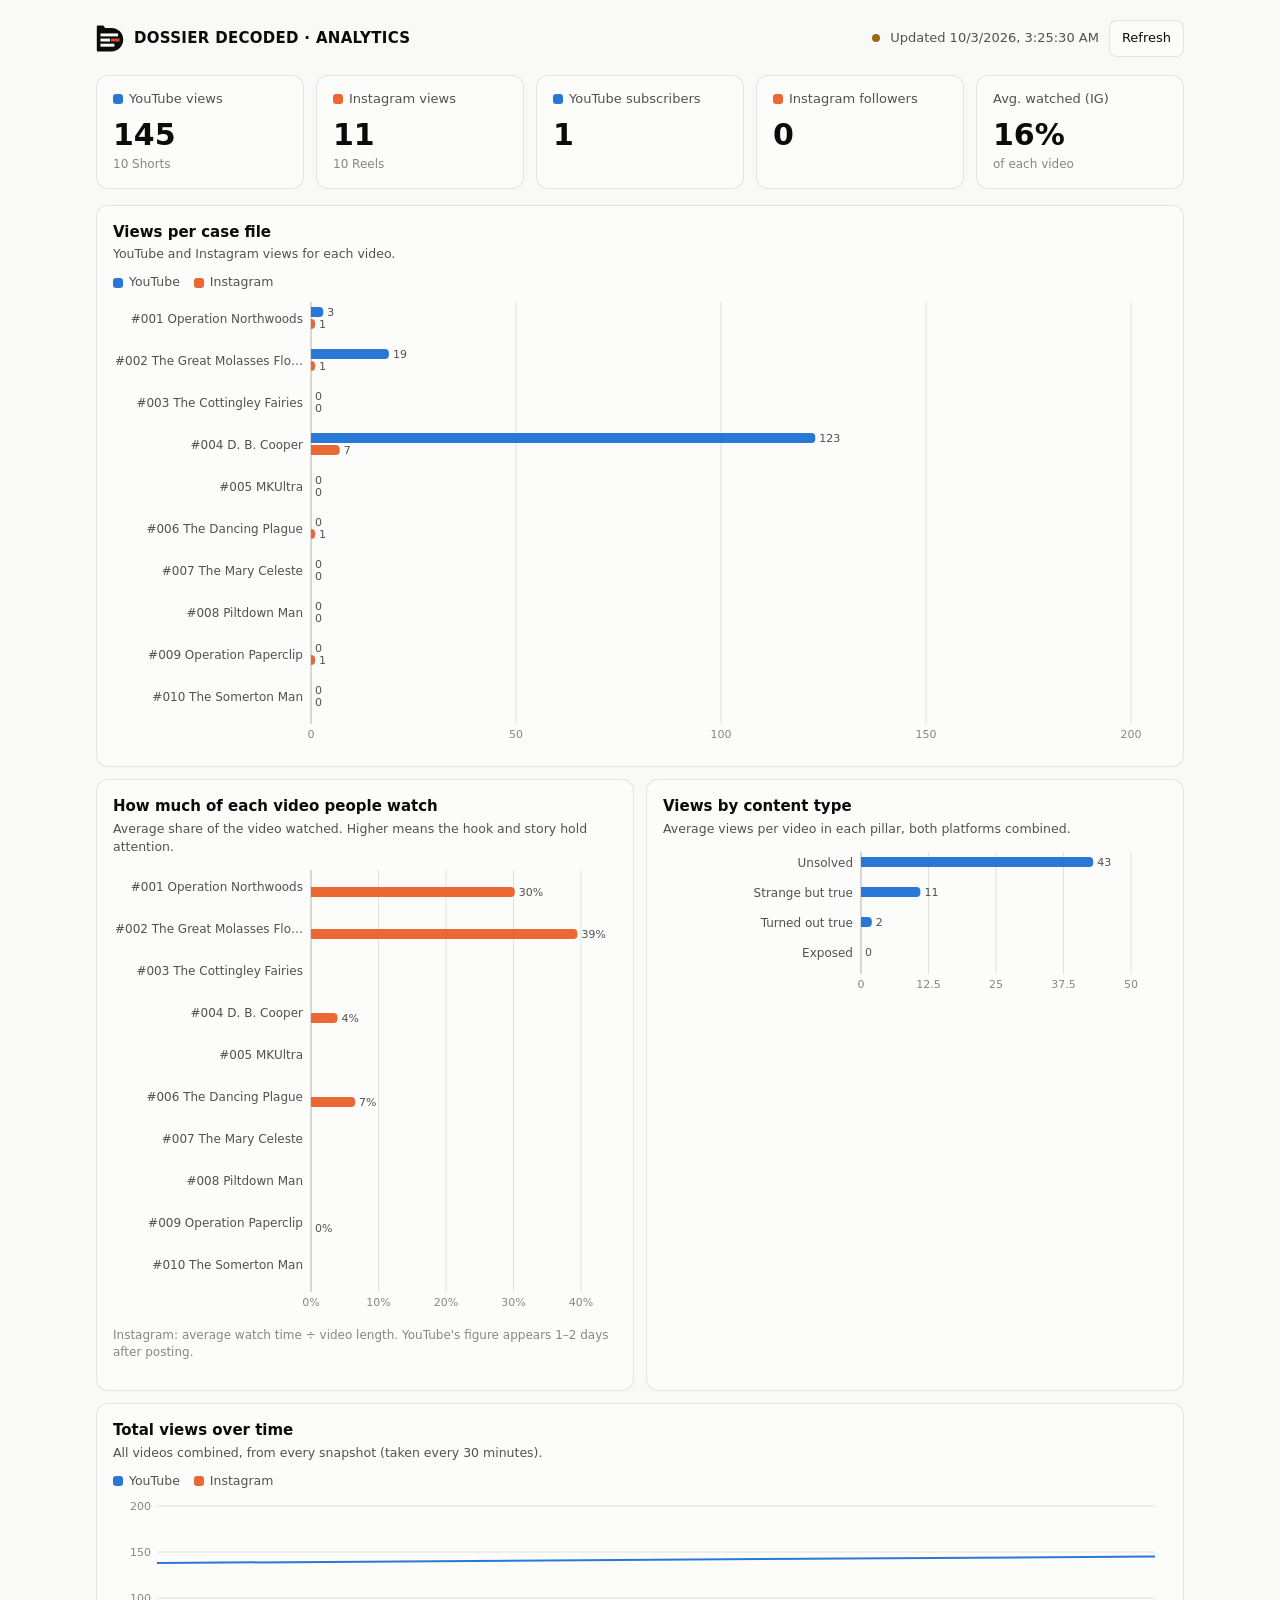
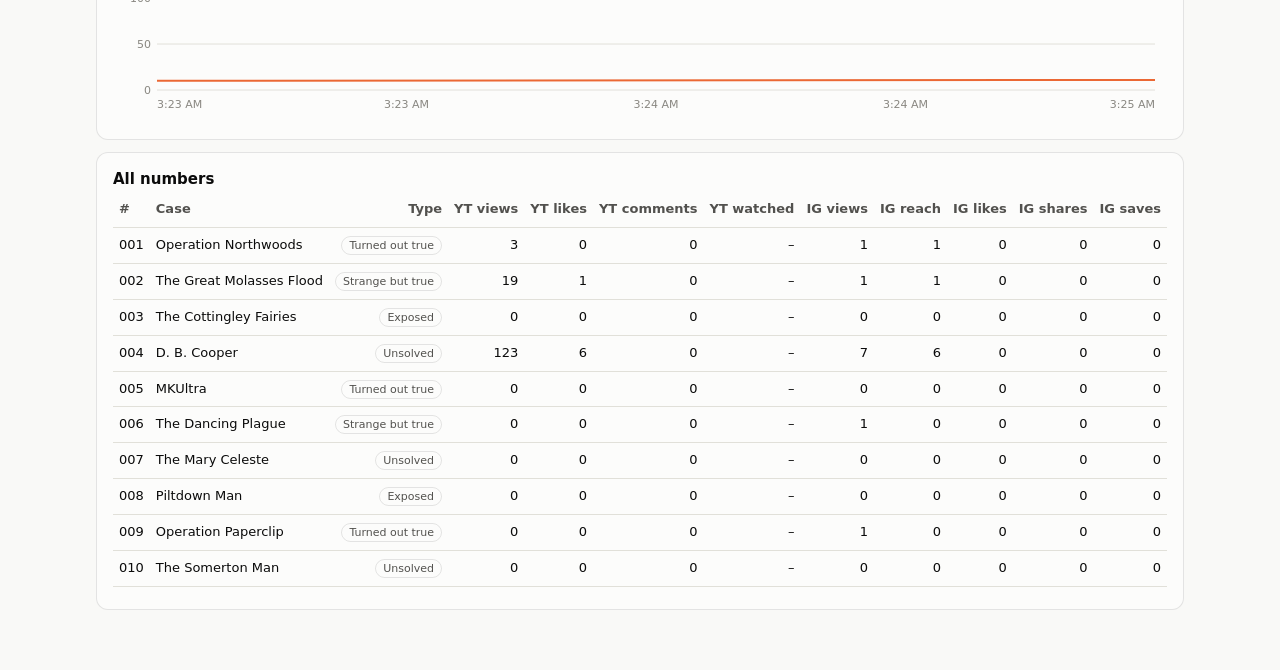
==== dashboard/index.html @ 81d9c860 "Add analytics dashboard Co-Authored-By: Claude Opus 5.5 <noreply@anthropic.com> Claude-Session: http" ====
<!doctype html>
<html lang="en">
<head>
<meta charset="utf-8">
<meta name="viewport" content="width=device-width, initial-scale=1">
<meta name="robots" content="noindex, nofollow">
<title>Dossier Analytics</title>
<link rel="icon" href="../favicon.svg" type="image/svg+xml">
<style>
:root{
  color-scheme: light;
  --page:#f9f9f7; --surface:#fcfcfb; --ink:#0b0b0b; --ink2:#52514e; --muted:#898781;
  --grid:#e1e0d9; --axis:#c3c2b7; --ring:rgba(11,11,11,.10);
  --yt:#2a78d6; --ig:#eb6834; --seq:#2a78d6; --accent:#E04A2B; --good:#006300; --warn:#9a6a12;
}
@media (prefers-color-scheme: dark){
  :root:where(:not([data-theme="light"])){
    color-scheme: dark;
    --page:#0d0d0d; --surface:#1a1a19; --ink:#ffffff; --ink2:#c3c2b7; --muted:#898781;
    --grid:#2c2c2a; --axis:#383835; --ring:rgba(255,255,255,.10);
    --yt:#3987e5; --ig:#d95926; --seq:#3987e5; --good:#0ca30c; --warn:#e0a52a;
  }
}
:root[data-theme="dark"]{
  color-scheme: dark;
  --page:#0d0d0d; --surface:#1a1a19; --ink:#ffffff; --ink2:#c3c2b7; --muted:#898781;
  --grid:#2c2c2a; --axis:#383835; --ring:rgba(255,255,255,.10);
  --yt:#3987e5; --ig:#d95926; --seq:#3987e5; --good:#0ca30c; --warn:#e0a52a;
}
*{box-sizing:border-box}
html,body{margin:0;background:var(--page);color:var(--ink);font:15px/1.45 system-ui,-apple-system,"Segoe UI",sans-serif}
a{color:inherit}
.wrap{max-width:1120px;margin:0 auto;padding:20px 16px 48px}
header{display:flex;flex-wrap:wrap;align-items:center;gap:12px;justify-content:space-between;margin-bottom:18px}
.brand{display:flex;align-items:center;gap:10px;font-weight:650;letter-spacing:.02em}
.brand svg{flex:none}
.meta{color:var(--ink2);font-size:13px;display:flex;gap:10px;align-items:center;flex-wrap:wrap}
.dot{width:8px;height:8px;border-radius:50%;background:var(--good);display:inline-block}
.dot.stale{background:var(--warn)}
button{font:inherit;font-size:13px;color:var(--ink);background:var(--surface);border:1px solid var(--ring);border-radius:8px;padding:8px 12px;min-height:36px;cursor:pointer}
button:hover{border-color:var(--axis)}
.tiles{display:grid;grid-template-columns:repeat(auto-fit,minmax(170px,1fr));gap:12px;margin-bottom:16px}
.tile,.card{background:var(--surface);border:1px solid var(--ring);border-radius:12px}
.tile{padding:14px 16px}
.tile .k{font-size:13px;color:var(--ink2);display:flex;align-items:center;gap:6px}
.tile .v{font-size:30px;font-weight:650;margin-top:4px}
.tile .s{font-size:12px;color:var(--muted)}
.sw{width:10px;height:10px;border-radius:3px;display:inline-block}
.grid2{display:grid;grid-template-columns:1fr 1fr;gap:12px}
@media (max-width:820px){.grid2{grid-template-columns:1fr}}
.card{padding:16px;margin-bottom:12px;min-width:0}
.card h2{font-size:15px;margin:0 0 2px;font-weight:650}
.card .sub{font-size:12.5px;color:var(--ink2);margin:0 0 10px}
.legend{display:flex;gap:14px;font-size:12.5px;color:var(--ink2);margin-bottom:6px}
.legend span{display:flex;align-items:center;gap:6px}
svg text{fill:var(--muted);font-size:11px;font-family:inherit}
svg .lbl{fill:var(--ink2);font-size:12px}
svg .val{fill:var(--ink2);font-size:11px}
.tip{position:fixed;pointer-events:none;background:var(--surface);color:var(--ink);border:1px solid var(--ring);border-radius:8px;padding:8px 10px;font-size:12.5px;box-shadow:0 4px 16px rgba(0,0,0,.18);display:none;z-index:9;max-width:260px}
.tip b{display:block;margin-bottom:2px}
.tip .row{display:flex;justify-content:space-between;gap:12px;color:var(--ink2)}
table{width:100%;border-collapse:collapse;font-size:13px}
th,td{padding:8px 6px;border-bottom:1px solid var(--grid);text-align:right;white-space:nowrap}
th{color:var(--ink2);font-weight:600;position:sticky;top:0;background:var(--surface)}
th:first-child,td:first-child,th:nth-child(2),td:nth-child(2){text-align:left}
td{font-variant-numeric:tabular-nums}
.tbl{overflow-x:auto}
.pill{font-size:11px;padding:2px 7px;border-radius:99px;border:1px solid var(--ring);color:var(--ink2)}
.priv{color:var(--accent);font-weight:600}
.note{font-size:12px;color:var(--muted);margin-top:8px}
.err{font-size:12.5px;color:var(--accent);margin:6px 0 0}
</style>
</head>
<body>
<div class="wrap">
  <header>
    <div class="brand">
      <svg viewBox="222 230 376 368" width="28" height="27" aria-hidden="true"><path d="M230 278 L230 252 Q230 238 244 238 L318 238 L344 270 L430 270 A160 160 0 0 1 430 590 L246 590 Q230 590 230 574 Z" fill="currentColor"/><rect x="280" y="345" width="240" height="40" fill="var(--surface)"/><rect x="280" y="415" width="130" height="40" fill="var(--surface)"/><rect x="422" y="415" width="118" height="40" fill="#E04A2B"/><rect x="280" y="485" width="190" height="40" fill="var(--surface)"/></svg>
      <span>DOSSIER DECODED · ANALYTICS</span>
    </div>
    <div class="meta"><span class="dot" id="dot"></span><span id="updated">Loading…</span><button id="refresh" type="button">Refresh</button></div>
  </header>

  <section class="tiles" id="tiles" aria-label="Totals"></section>

  <div class="card">
    <h2>Views per case file</h2>
    <p class="sub">YouTube and Instagram views for each video.</p>
    <div class="legend"><span><i class="sw" style="background:var(--yt)"></i>YouTube</span><span><i class="sw" style="background:var(--ig)"></i>Instagram</span></div>
    <div id="bars"></div>
  </div>

  <div class="grid2">
    <div class="card">
      <h2>How much of each video people watch</h2>
      <p class="sub" id="retSub">Average share of the video watched. Higher means the hook and story hold attention.</p>
      <div id="ret"></div>
      <p class="note">Instagram: average watch time ÷ video length. YouTube's figure appears 1–2 days after posting.</p>
    </div>
    <div class="card">
      <h2>Views by content type</h2>
      <p class="sub">Average views per video in each pillar, both platforms combined.</p>
      <div id="pillars"></div>
    </div>
  </div>

  <div class="card">
    <h2>Total views over time</h2>
    <p class="sub">All videos combined, from every snapshot (taken every 30 minutes).</p>
    <div class="legend"><span><i class="sw" style="background:var(--yt)"></i>YouTube</span><span><i class="sw" style="background:var(--ig)"></i>Instagram</span></div>
    <div id="line"></div>
  </div>

  <div class="card">
    <h2>All numbers</h2>
    <div class="tbl"><table id="table"></table></div>
    <p class="err" id="errors"></p>
  </div>
</div>
<div class="tip" id="tip" role="status"></div>

<script>
const $ = s => document.querySelector(s);
const fmt = n => n == null ? "–" : n >= 10000 ? (n/1000).toFixed(n >= 100000 ? 0 : 1) + "k" : n.toLocaleString();
const esc = s => String(s ?? "").replace(/[&<>"]/g, c => ({"&":"&amp;","<":"&lt;",">":"&gt;",'"':"&quot;"}[c]));
const tip = $("#tip");
function showTip(e, html){ tip.innerHTML = html; tip.style.display = "block";
  const x = Math.min(e.clientX + 14, innerWidth - tip.offsetWidth - 8), y = Math.min(e.clientY + 14, innerHeight - tip.offsetHeight - 8);
  tip.style.left = x + "px"; tip.style.top = y + "px"; }
function hideTip(){ tip.style.display = "none"; }
const short = v => (v.title || "").split("|").pop().trim() || ("Case " + v.case);

function tiles(d){
  const V = d.videos, sum = (f) => V.reduce((a, v) => a + (f(v) || 0), 0);
  const ytV = sum(v => v.yt?.views), igV = sum(v => v.ig?.views);
  const igW = V.filter(v => v.ig?.avg_watch_sec != null && v.duration && v.ig?.views > 0);
  const ret = igW.length ? Math.round(100 * igW.reduce((a, v) => a + Math.min(1, v.ig.avg_watch_sec / v.duration), 0) / igW.length) : null;
  const priv = V.filter(v => v.yt?.privacy && v.yt.privacy !== "public").length;
  const T = [
    ["YouTube views", fmt(ytV), `${V.filter(v=>v.yt).length} Shorts`, "var(--yt)"],
    ["Instagram views", fmt(igV), `${V.filter(v=>v.ig).length} Reels`, "var(--ig)"],
    ["YouTube subscribers", fmt(d.youtube_channel?.subscribers), "", "var(--yt)"],
    ["Instagram followers", fmt(d.instagram_account?.followers_count), "", "var(--ig)"],
    ["Avg. watched (IG)", ret == null ? "–" : ret + "%", "of each video", null],
  ];
  $("#tiles").innerHTML = T.map(([k, v, s, c]) => `<div class="tile"><div class="k">${c ? `<i class="sw" style="background:${c}"></i>` : ""}${k}</div><div class="v">${v}</div><div class="s">${s}</div></div>`).join("")
    + (priv ? `<div class="tile"><div class="k">Needs attention</div><div class="v priv">${priv}</div><div class="s">YouTube videos not public. Fix in Studio.</div></div>` : "");
}

function hbars(el, rows, series, opts = {}){
  // rows: [{label, values:[...], tip}] ; series: [{color,name}]
  const W = el.clientWidth || 600, lw = Math.min(190, W * 0.38), rowH = series.length * 12 + 10, padT = 4, H = padT + rows.length * (rowH + 8) + 22;
  const max = Math.max(1, ...rows.flatMap(r => r.values.map(v => v || 0)));
  const nice = (m => { const p = Math.pow(10, Math.floor(Math.log10(m))); return Math.ceil(m / p) * p; })(max);
  const x0 = lw + 8, x1 = W - 36, sx = v => x0 + (x1 - x0) * (v / nice);
  let s = `<svg width="${W}" height="${H}" role="img" aria-label="${esc(opts.aria || "bar chart")}">`;
  for (let i = 0; i <= 4; i++){ const v = nice * i / 4, x = sx(v);
    s += `<line x1="${x}" x2="${x}" y1="${padT}" y2="${H-20}" stroke="var(--grid)" stroke-width="1"/><text x="${x}" y="${H-6}" text-anchor="middle">${opts.pct ? Math.round(v) + "%" : fmt(v)}</text>`; }
  s += `<line x1="${x0}" x2="${x0}" y1="${padT}" y2="${H-20}" stroke="var(--axis)"/>`;
  rows.forEach((r, i) => {
    const y = padT + i * (rowH + 8);
    const maxc = Math.floor(lw / 6.6), lab = r.label.length > maxc ? r.label.slice(0, maxc - 1) + "…" : r.label;
    s += `<text class="lbl" x="${lw}" y="${y + rowH/2 + 4}" text-anchor="end">${esc(lab)}</text>`;
    r.values.forEach((v, j) => { const by = y + 5 + j * 12, w = Math.max(0, sx(v || 0) - x0);
      s += `<path d="M${x0},${by} h${Math.max(0,w-4)} a4,4 0 0 1 4,4 v2 a4,4 0 0 1 -4,4 h-${Math.max(0,w-4)} z" fill="${series[j].color}" ${w<1?'opacity="0"':''}/>`;
      if (opts.labels) s += `<text class="val" x="${x0 + w + 4}" y="${by + 9}">${v == null ? "" : opts.pct ? Math.round(v) + "%" : fmt(v)}</text>`; });
    s += `<rect x="0" y="${y}" width="${W}" height="${rowH + 8}" fill="transparent" data-i="${i}"/>`;
  });
  el.innerHTML = s + "</svg>";
  el.querySelectorAll("rect[data-i]").forEach(r => { r.addEventListener("mousemove", e => showTip(e, rows[+r.dataset.i].tip)); r.addEventListener("mouseleave", hideTip); });
}

function line(el, hist){
  const pts = hist.map(h => { let yt = 0, ig = 0; for (const k in h.v){ yt += h.v[k][0] || 0; ig += h.v[k][1] || 0; } return {t: new Date(h.t), yt, ig}; });
  const W = el.clientWidth || 600, H = 220, l = 44, r = 12, tp = 10, b = 26;
  if (pts.length < 2){ el.innerHTML = `<p class="note">The trend line appears after a few snapshots (one every 30 minutes).</p>`; return; }
  const t0 = pts[0].t, t1 = pts.at(-1).t, max = Math.max(1, ...pts.map(p => Math.max(p.yt, p.ig)));
  const nice = (m => { const p = Math.pow(10, Math.floor(Math.log10(m))); return Math.ceil(m / p) * p; })(max);
  const sx = t => l + (W - l - r) * ((t - t0) / Math.max(1, t1 - t0)), sy = v => tp + (H - tp - b) * (1 - v / nice);
  let s = `<svg width="${W}" height="${H}" role="img" aria-label="Total views over time">`;
  for (let i = 0; i <= 4; i++){ const v = nice * i / 4; s += `<line x1="${l}" x2="${W-r}" y1="${sy(v)}" y2="${sy(v)}" stroke="var(--grid)"/><text x="${l-6}" y="${sy(v)+4}" text-anchor="end">${fmt(v)}</text>`; }
  const ticks = W < 520 ? 2 : 4; for (let i = 0; i <= ticks; i++){ const t = new Date(+t0 + (t1 - t0) * i / ticks);
    s += `<text x="${sx(t)}" y="${H-8}" text-anchor="${i==0?'start':i==ticks?'end':'middle'}">${(t1 - t0) < 864e5 ? t.toLocaleTimeString(undefined,{hour:"numeric",minute:"2-digit"}) : t.toLocaleDateString(undefined,{month:"short",day:"numeric"})}</text>`; }
  for (const [k, c] of [["yt","var(--yt)"],["ig","var(--ig)"]])
    s += `<path d="${pts.map((p, i) => (i ? "L" : "M") + sx(p.t).toFixed(1) + "," + sy(p[k]).toFixed(1)).join("")}" fill="none" stroke="${c}" stroke-width="2" stroke-linejoin="round"/>`;
  s += `<line id="xh" y1="${tp}" y2="${H-b}" stroke="var(--axis)" visibility="hidden"/><rect x="${l}" y="0" width="${W-l-r}" height="${H-b}" fill="transparent" id="hit"/>`;
  el.innerHTML = s + "</svg>";
  const hit = el.querySelector("#hit"), xh = el.querySelector("#xh");
  hit.addEventListener("mousemove", e => { const bx = el.querySelector("svg").getBoundingClientRect(); const mx = e.clientX - bx.left;
    let best = pts[0]; for (const p of pts) if (Math.abs(sx(p.t) - mx) < Math.abs(sx(best.t) - mx)) best = p;
    xh.setAttribute("x1", sx(best.t)); xh.setAttribute("x2", sx(best.t)); xh.setAttribute("visibility", "visible");
    showTip(e, `<b>${best.t.toLocaleString()}</b><div class="row"><span>YouTube</span><span>${fmt(best.yt)}</span></div><div class="row"><span>Instagram</span><span>${fmt(best.ig)}</span></div>`); });
  hit.addEventListener("mouseleave", () => { hideTip(); xh.setAttribute("visibility", "hidden"); });
}

function render(d, hist){
  const V = [...d.videos].sort((a, b) => a.case.localeCompare(b.case));
  const up = new Date(d.updated), mins = Math.round((Date.now() - up) / 60000);
  $("#updated").textContent = `Updated ${mins < 1 ? "just now" : mins < 60 ? mins + " min ago" : up.toLocaleString()}`;
  $("#dot").classList.toggle("stale", mins > 75);
  tiles(d);
  hbars($("#bars"), V.map(v => ({label: `#${v.case} ${short(v)}`, values: [v.yt?.views, v.ig?.views],
    tip: `<b>#${v.case} ${esc(short(v))}</b><div class="row"><span>YouTube views</span><span>${fmt(v.yt?.views)}</span></div><div class="row"><span>Instagram views</span><span>${fmt(v.ig?.views)}</span></div><div class="row"><span>Likes (YT / IG)</span><span>${fmt(v.yt?.likes)} / ${fmt(v.ig?.likes)}</span></div>`})),
    [{color:"var(--yt)"},{color:"var(--ig)"}], {labels:true, aria:"Views per case file"});
  hbars($("#ret"), V.map(v => { const ig = v.ig?.avg_watch_sec != null && v.duration && v.ig?.views > 0 ? Math.min(100, 100 * v.ig.avg_watch_sec / v.duration) : null;
      return {label: `#${v.case} ${short(v)}`, values: [v.yt?.avg_view_pct ?? null, ig],
      tip: `<b>#${v.case} ${esc(short(v))}</b><div class="row"><span>YouTube watched</span><span>${v.yt?.avg_view_pct != null ? Math.round(v.yt.avg_view_pct) + "%" : "pending"}</span></div><div class="row"><span>Instagram watched</span><span>${ig != null ? Math.round(ig) + "% (" + v.ig.avg_watch_sec + "s of " + v.duration + "s)" : "–"}</span></div>`}; }),
    [{color:"var(--yt)"},{color:"var(--ig)"}], {labels:true, pct:true, aria:"Share of each video watched"});
  const P = {}; V.forEach(v => { const k = v.pillar; (P[k] ||= {n:0, views:0}); P[k].n++; P[k].views += (v.yt?.views||0) + (v.ig?.views||0); });
  const pr = Object.entries(P).sort((a, b) => b[1].views / b[1].n - a[1].views / a[1].n);
  hbars($("#pillars"), pr.map(([k, p]) => ({label: k, values: [Math.round(p.views / p.n)], tip: `<b>${esc(k)}</b><div class="row"><span>Videos</span><span>${p.n}</span></div><div class="row"><span>Avg views / video</span><span>${fmt(Math.round(p.views/p.n))}</span></div>`})),
    [{color:"var(--seq)"}], {labels:true, aria:"Average views by pillar"});
  line($("#line"), hist);
  $("#table").innerHTML = `<thead><tr><th>#</th><th>Case</th><th>Type</th><th>YT views</th><th>YT likes</th><th>YT comments</th><th>YT watched</th><th>IG views</th><th>IG reach</th><th>IG likes</th><th>IG shares</th><th>IG saves</th><th>IG avg watch</th><th>Links</th></tr></thead><tbody>` +
    V.map(v => `<tr><td>${v.case}</td><td>${esc(short(v))}${v.yt?.privacy && v.yt.privacy !== "public" ? ` <span class="priv">(${esc(v.yt.privacy)})</span>` : ""}</td><td><span class="pill">${esc(v.pillar)}</span></td>
      <td>${fmt(v.yt?.views)}</td><td>${fmt(v.yt?.likes)}</td><td>${fmt(v.yt?.comments)}</td><td>${v.yt?.avg_view_pct != null ? Math.round(v.yt.avg_view_pct) + "%" : "–"}</td>
      <td>${fmt(v.ig?.views)}</td><td>${fmt(v.ig?.reach)}</td><td>${fmt(v.ig?.likes)}</td><td>${fmt(v.ig?.shares)}</td><td>${fmt(v.ig?.saved)}</td><td>${v.ig?.avg_watch_sec != null ? v.ig.avg_watch_sec + "s" : "–"}</td>
      <td>${v.yt?.url ? `<a href="${esc(v.yt.url)}" target="_blank" rel="noopener">YT</a>` : ""} ${v.ig?.url ? `<a href="${esc(v.ig.url)}" target="_blank" rel="noopener">IG</a>` : ""}</td></tr>`).join("") + "</tbody>";
  $("#errors").textContent = (d.errors || []).length ? "Collector warnings: " + d.errors.join(" · ") : "";
}

let last = null;
async function load(){
  try {
    const bust = "?t=" + Date.now();
    const [d, h] = await Promise.all([fetch("data/latest.json" + bust).then(r => r.json()), fetch("data/history.json" + bust).then(r => r.ok ? r.json() : []).catch(() => [])]);
    last = [d, h]; render(d, h);
  } catch (e) { $("#updated").textContent = "Couldn't load data yet."; }
}
$("#refresh").addEventListener("click", load);
addEventListener("resize", () => last && render(...last));
load(); setInterval(load, 5 * 60 * 1000);
</script>
</body>
</html>
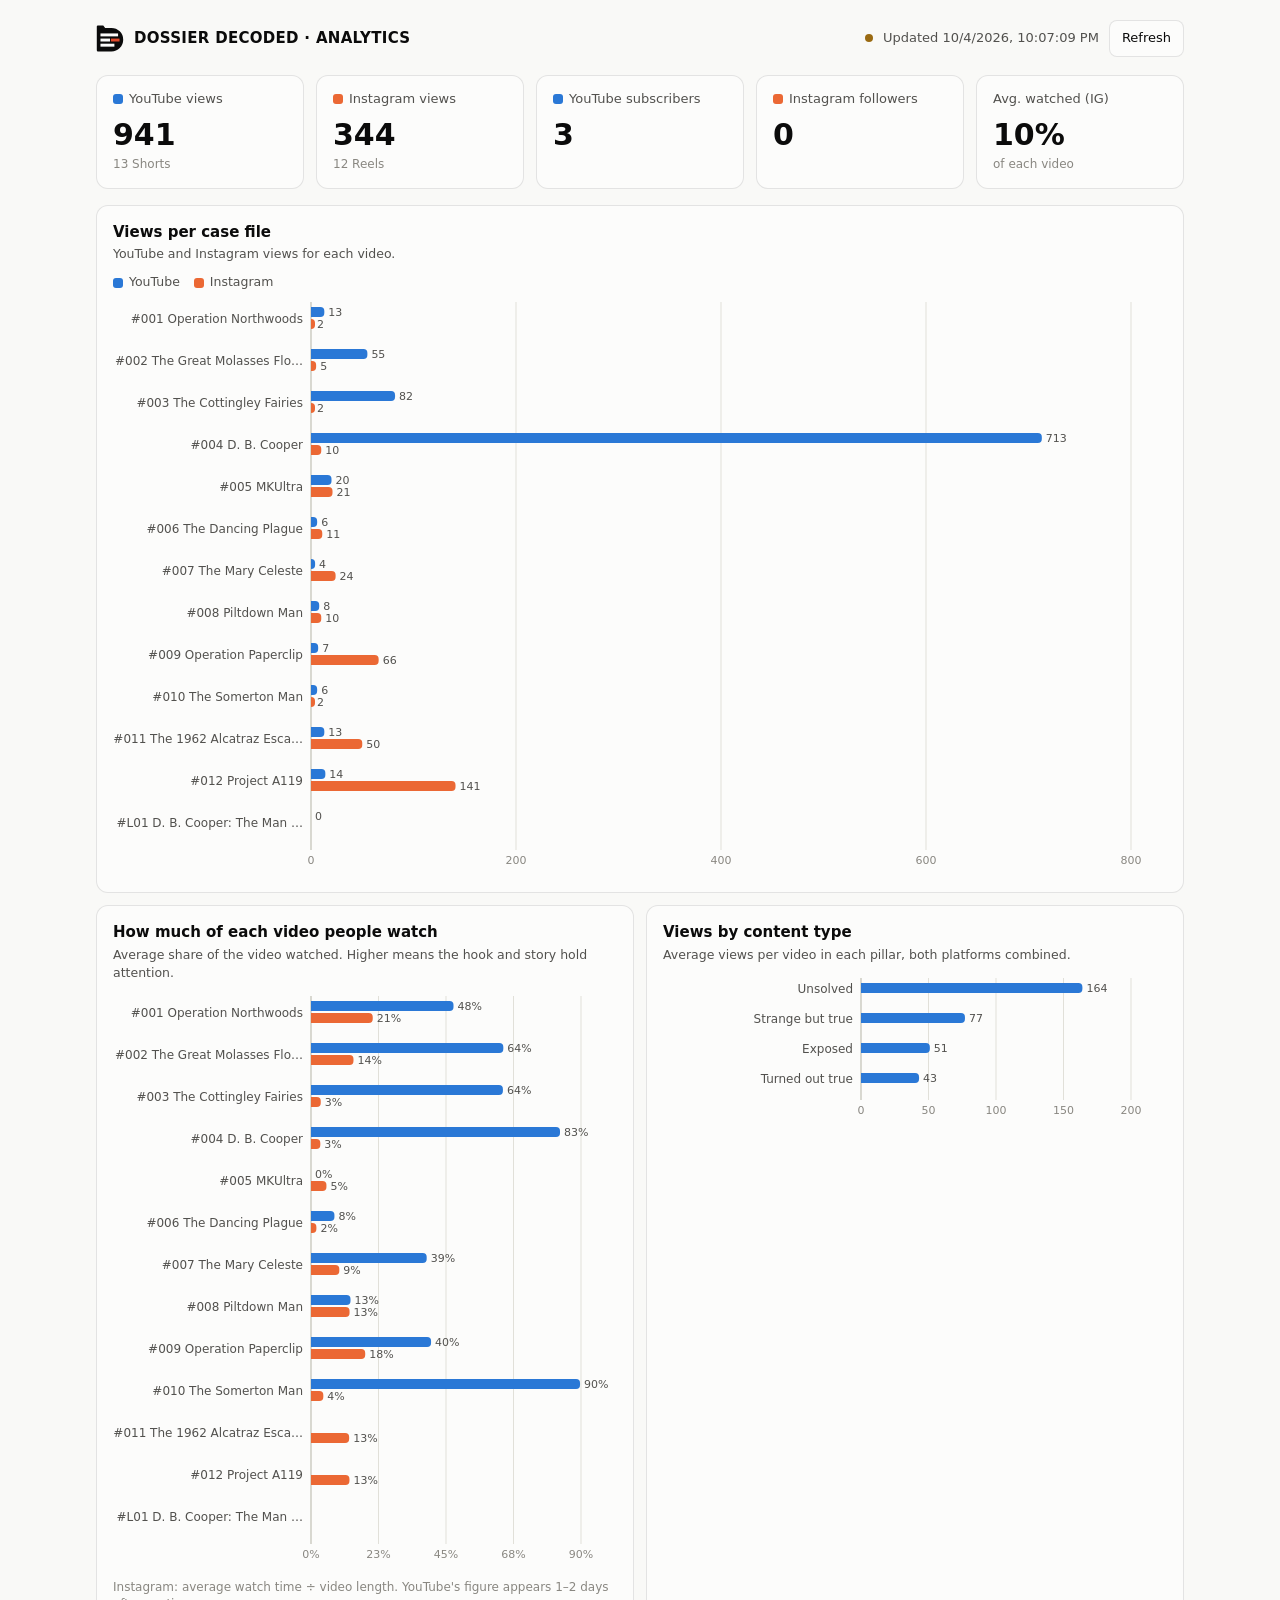
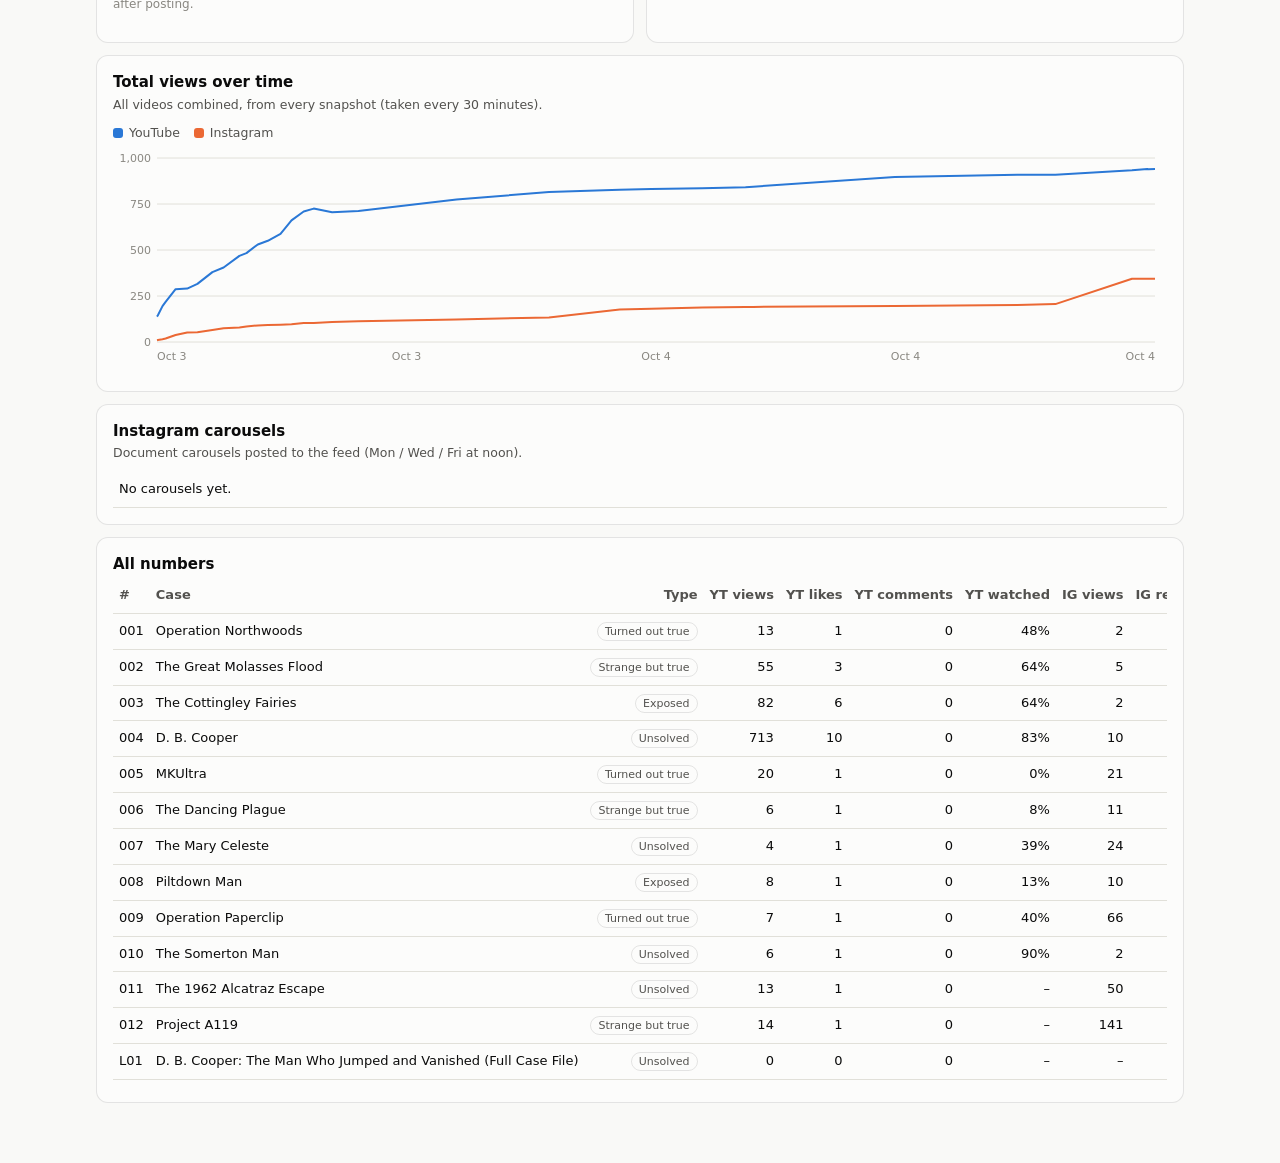
==== commit 5e6114b8: "Dashboard: Instagram carousels table Co-Authored-By: Claude Opus 5.5 <noreply@anthropic.com> Claude-" ====
--- a/dashboard/index.html
+++ b/dashboard/index.html
@@ -112,6 +112,12 @@
   </div>
 
   <div class="card">
+    <h2>Instagram carousels</h2>
+    <p class="sub">Document carousels posted to the feed (Mon / Wed / Fri at noon).</p>
+    <div class="tbl"><table id="carousels"></table></div>
+  </div>
+
+  <div class="card">
     <h2>All numbers</h2>
     <div class="tbl"><table id="table"></table></div>
     <p class="err" id="errors"></p>
@@ -216,6 +222,10 @@
       <td>${fmt(v.yt?.views)}</td><td>${fmt(v.yt?.likes)}</td><td>${fmt(v.yt?.comments)}</td><td>${v.yt?.avg_view_pct != null ? Math.round(v.yt.avg_view_pct) + "%" : "–"}</td>
       <td>${fmt(v.ig?.views)}</td><td>${fmt(v.ig?.reach)}</td><td>${fmt(v.ig?.likes)}</td><td>${fmt(v.ig?.shares)}</td><td>${fmt(v.ig?.saved)}</td><td>${v.ig?.avg_watch_sec != null ? v.ig.avg_watch_sec + "s" : "–"}</td>
       <td>${v.yt?.url ? `<a href="${esc(v.yt.url)}" target="_blank" rel="noopener">YT</a>` : ""} ${v.ig?.url ? `<a href="${esc(v.ig.url)}" target="_blank" rel="noopener">IG</a>` : ""}</td></tr>`).join("") + "</tbody>";
+  const C = d.carousels || [];
+  $("#carousels").innerHTML = C.length ? `<thead><tr><th>#</th><th>Posted</th><th>Views</th><th>Reach</th><th>Likes</th><th>Comments</th><th>Shares</th><th>Saves</th><th>Link</th></tr></thead><tbody>` +
+    C.map(c => `<tr><td>${esc(c.case)}</td><td>${c.published ? new Date(c.published).toLocaleDateString() : "–"}</td><td>${fmt(c.views)}</td><td>${fmt(c.reach)}</td><td>${fmt(c.likes)}</td><td>${fmt(c.comments)}</td><td>${fmt(c.shares)}</td><td>${fmt(c.saved)}</td><td>${c.url ? `<a href="${esc(c.url)}" target="_blank" rel="noopener">IG</a>` : ""}</td></tr>`).join("") + "</tbody>"
+    : `<tbody><tr><td>No carousels yet.</td></tr></tbody>`;
   $("#errors").textContent = (d.errors || []).length ? "Collector warnings: " + d.errors.join(" · ") : "";
 }
 
